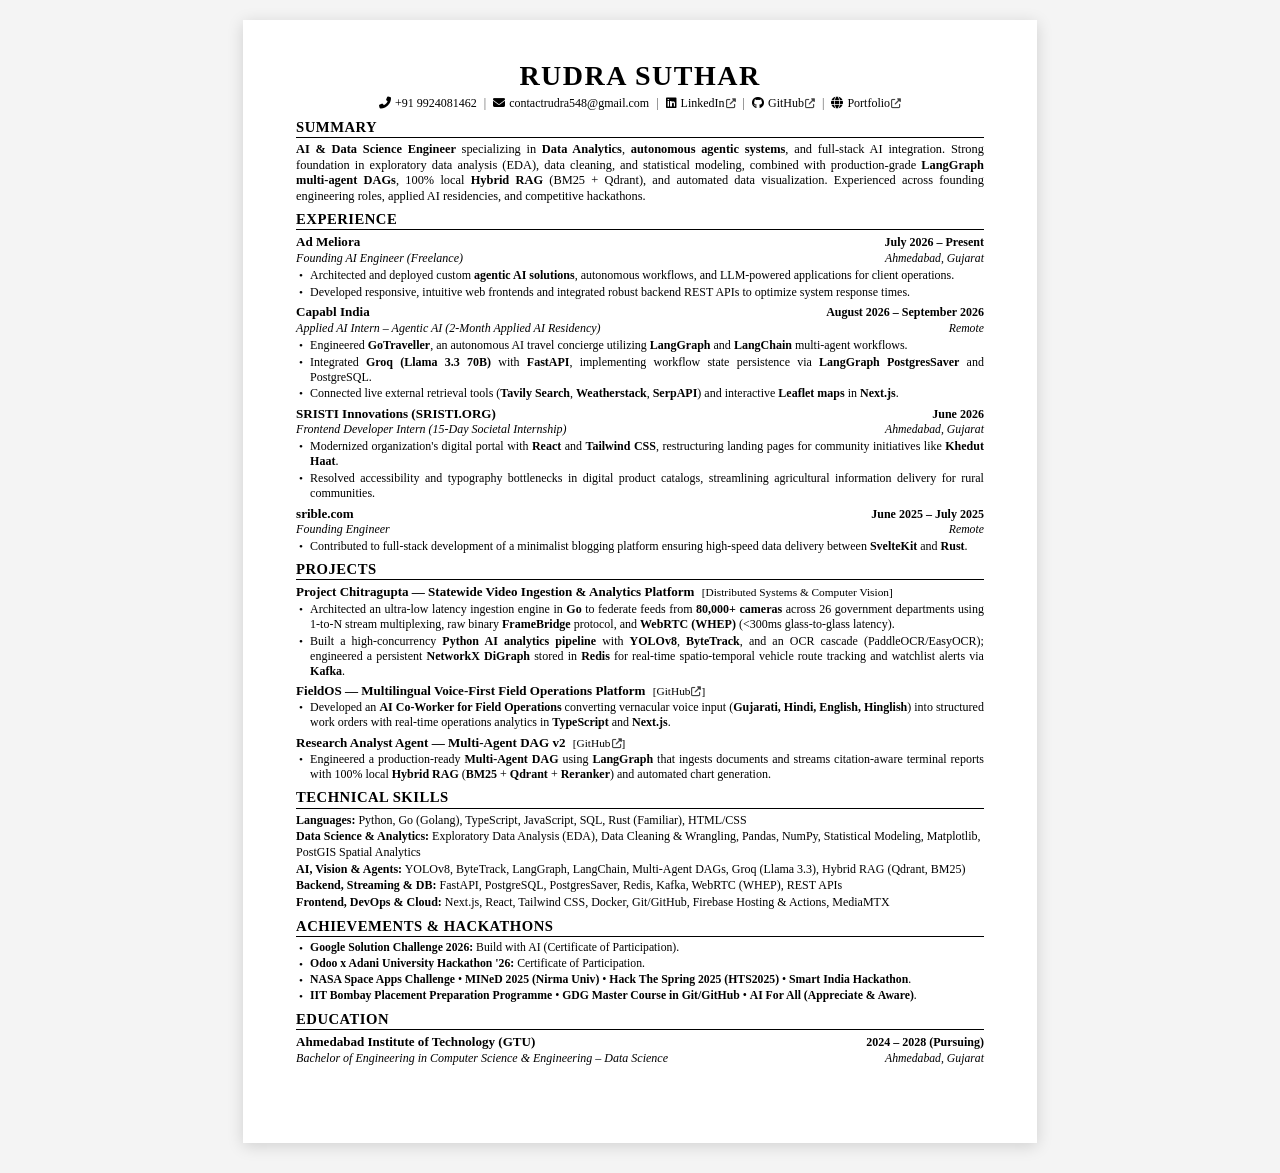
==== resume.html @ 07e1d2de "add resume link to navigation and create resume page with detailed content" ====
<!DOCTYPE html>
<html lang="en">
<head>
    <meta charset="UTF-8">
    <meta name="viewport" content="width=device-width, initial-scale=1.0">
    <title>Rudra Suthar - Resume</title>
    <link rel="stylesheet" href="https://cdnjs.cloudflare.com/ajax/libs/font-awesome/6.5.2/css/all.min.css">
    <style>
        /* Jake's Resume / Classic LaTeX Ivy League Format */
        * {
            margin: 0;
            padding: 0;
            box-sizing: border-box;
        }

        body {
            font-family: 'Times New Roman', Times, 'Nimbus Roman No9 L', serif;
            color: #000000;
            background-color: #f4f4f4;
            line-height: 1.25;
            font-size: 10pt;
            -webkit-print-color-adjust: exact;
            print-color-adjust: exact;
        }

        /* Single Page Resume Container */
        .resume-container {
            width: 210mm;
            min-height: 297mm;
            max-height: 297mm;
            margin: 20px auto 30px;
            background: #ffffff;
            padding: 10mm 14mm 8mm 14mm;
            box-shadow: 0 3px 15px rgba(0,0,0,0.15);
            box-sizing: border-box;
            overflow: hidden; /* Strict 1-page fit */
        }

        /* Header */
        .header {
            text-align: center;
            margin-bottom: 7px;
        }

        .name {
            font-size: 21pt;
            font-weight: 700;
            letter-spacing: 1.5px;
            text-transform: uppercase;
            margin-bottom: 3px;
        }

        .contact-bar {
            font-size: 9pt;
            display: flex;
            justify-content: center;
            align-items: center;
            flex-wrap: wrap;
            gap: 5px;
        }

        .contact-bar span {
            display: inline-flex;
            align-items: center;
            gap: 4px;
        }

        .contact-bar a {
            color: #000000;
            text-decoration: none;
        }

        .contact-bar a:hover {
            text-decoration: underline;
        }

        .contact-sep {
            color: #555555;
            margin: 0 2px;
        }

        .ext-icon {
            font-size: 7.5pt;
            margin-left: 1px;
            color: #444444;
        }

        /* Section Styling */
        .section {
            margin-top: 6px;
            margin-bottom: 2px;
        }

        .section-header {
            font-size: 11pt;
            font-weight: 700;
            text-transform: uppercase;
            border-bottom: 0.8px solid #000000;
            padding-bottom: 1px;
            margin-bottom: 4px;
            letter-spacing: 0.5px;
        }

        /* Section Content */
        .summary-text {
            font-size: 9.3pt;
            text-align: justify;
            line-height: 1.25;
            margin-bottom: 2px;
        }

        /* Experience & Projects Entries */
        .item {
            margin-bottom: 4.5px;
        }

        .item-header {
            display: flex;
            justify-content: space-between;
            align-items: baseline;
            font-size: 9.8pt;
        }

        .item-title-left {
            font-weight: 700;
        }

        .item-date-right {
            font-size: 9pt;
            font-weight: 700;
            white-space: nowrap;
        }

        .item-subrow {
            display: flex;
            justify-content: space-between;
            align-items: baseline;
            font-size: 9pt;
            font-style: italic;
            margin-bottom: 1.5px;
        }

        .item-location {
            font-style: italic;
            font-size: 8.8pt;
        }

        /* Bullet lists */
        .bullet-list {
            list-style: none;
            padding-left: 0;
            margin-top: 1px;
        }

        .bullet-list li {
            position: relative;
            padding-left: 14px;
            font-size: 9pt;
            line-height: 1.25;
            margin-bottom: 1.8px;
            text-align: justify;
        }

        .bullet-list li::before {
            content: "•";
            position: absolute;
            left: 3px;
            font-size: 8.5pt;
        }

        /* Project Specific */
        .project-links {
            font-size: 8.5pt;
            font-weight: normal;
            margin-left: 4px;
        }

        .project-links a {
            color: #000000;
            text-decoration: none;
        }

        .project-links a:hover {
            text-decoration: underline;
        }

        /* Skills Section */
        .skills-list {
            list-style: none;
            padding-left: 0;
        }

        .skills-list li {
            font-size: 9pt;
            line-height: 1.28;
            margin-bottom: 1.5px;
        }

        .skills-category {
            font-weight: 700;
        }

        /* Achievements */
        .achieve-list {
            list-style: none;
            padding-left: 0;
        }

        .achieve-list li {
            position: relative;
            padding-left: 14px;
            font-size: 8.8pt;
            line-height: 1.25;
            margin-bottom: 1.5px;
        }

        .achieve-list li::before {
            content: "•";
            position: absolute;
            left: 3px;
            font-size: 8.5pt;
        }

        /* Highlight keywords */
        strong, b {
            font-weight: 700;
        }

        /* Print Settings for Exact 1-Page PDF Output */
        @media print {
            body {
                background: #ffffff;
                margin: 0;
                padding: 0;
            }

            .resume-container {
                width: 100%;
                min-height: 100vh;
                max-height: 100vh;
                box-shadow: none;
                margin: 0;
                padding: 0;
                overflow: visible;
            }

            @page {
                size: A4 portrait;
                margin: 8mm 12mm 6mm 12mm;
            }

            a {
                color: #000000 !important;
                text-decoration: none !important;
            }
        }
    </style>
</head>
<body>

    <!-- Resume Page Container -->
    <div class="resume-container">
        
        <!-- Header -->
        <header class="header">
            <h1 class="name">Rudra Suthar</h1>
            <div class="contact-bar">
                <span><i class="fas fa-phone-alt"></i> +91 9924081462</span>
                <span class="contact-sep">|</span>
                <span><i class="fas fa-envelope"></i> <a href="mailto:contactrudra548@gmail.com">contactrudra548@gmail.com</a></span>
                <span class="contact-sep">|</span>
                <span><i class="fab fa-linkedin"></i> <a href="https://www.linkedin.com/in/rudra-suthar-a77878316/" target="_blank">LinkedIn<i class="fas fa-external-link-alt ext-icon"></i></a></span>
                <span class="contact-sep">|</span>
                <span><i class="fab fa-github"></i> <a href="https://github.com/RudraSuthar-web" target="_blank">GitHub<i class="fas fa-external-link-alt ext-icon"></i></a></span>
                <span class="contact-sep">|</span>
                <span><i class="fas fa-globe"></i> <a href="https://rudra-suthar-portfolio.web.app/" target="_blank">Portfolio<i class="fas fa-external-link-alt ext-icon"></i></a></span>
            </div>
        </header>

        <!-- Summary -->
        <section class="section">
            <h2 class="section-header">Summary</h2>
            <p class="summary-text">
                <strong>AI & Data Science Engineer</strong> specializing in <strong>Data Analytics</strong>, <strong>autonomous agentic systems</strong>, and full-stack AI integration. Strong foundation in exploratory data analysis (EDA), data cleaning, and statistical modeling, combined with production-grade <strong>LangGraph multi-agent DAGs</strong>, 100% local <strong>Hybrid RAG</strong> (BM25 + Qdrant), and automated data visualization. Experienced across founding engineering roles, applied AI residencies, and competitive hackathons.
            </p>
        </section>

        <!-- Experience & Internships -->
        <section class="section">
            <h2 class="section-header">Experience</h2>

            <!-- Ad Meliora -->
            <div class="item">
                <div class="item-header">
                    <span class="item-title-left">Ad Meliora</span>
                    <span class="item-date-right">July 2026 – Present</span>
                </div>
                <div class="item-subrow">
                    <span>Founding AI Engineer (Freelance)</span>
                    <span class="item-location">Ahmedabad, Gujarat</span>
                </div>
                <ul class="bullet-list">
                    <li>Architected and deployed custom <strong>agentic AI solutions</strong>, autonomous workflows, and LLM-powered applications for client operations.</li>
                    <li>Developed responsive, intuitive web frontends and integrated robust backend REST APIs to optimize system response times.</li>
                </ul>
            </div>

            <!-- Capabl India -->
            <div class="item">
                <div class="item-header">
                    <span class="item-title-left">Capabl India</span>
                    <span class="item-date-right">August 2026 – September 2026</span>
                </div>
                <div class="item-subrow">
                    <span>Applied AI Intern – Agentic AI (2-Month Applied AI Residency)</span>
                    <span class="item-location">Remote</span>
                </div>
                <ul class="bullet-list">
                    <li>Engineered <strong>GoTraveller</strong>, an autonomous AI travel concierge utilizing <strong>LangGraph</strong> and <strong>LangChain</strong> multi-agent workflows.</li>
                    <li>Integrated <strong>Groq (Llama 3.3 70B)</strong> with <strong>FastAPI</strong>, implementing workflow state persistence via <strong>LangGraph PostgresSaver</strong> and PostgreSQL.</li>
                    <li>Connected live external retrieval tools (<strong>Tavily Search</strong>, <strong>Weatherstack</strong>, <strong>SerpAPI</strong>) and interactive <strong>Leaflet maps</strong> in <strong>Next.js</strong>.</li>
                </ul>
            </div>

            <!-- SRISTI.ORG -->
            <div class="item">
                <div class="item-header">
                    <span class="item-title-left">SRISTI Innovations (SRISTI.ORG)</span>
                    <span class="item-date-right">June 2026</span>
                </div>
                <div class="item-subrow">
                    <span>Frontend Developer Intern (15-Day Societal Internship)</span>
                    <span class="item-location">Ahmedabad, Gujarat</span>
                </div>
                <ul class="bullet-list">
                    <li>Modernized organization's digital portal with <strong>React</strong> and <strong>Tailwind CSS</strong>, restructuring landing pages for community initiatives like <strong>Khedut Haat</strong>.</li>
                    <li>Resolved accessibility and typography bottlenecks in digital product catalogs, streamlining agricultural information delivery for rural communities.</li>
                </ul>
            </div>

            <!-- Srible -->
            <div class="item">
                <div class="item-header">
                    <span class="item-title-left">srible.com</span>
                    <span class="item-date-right">June 2025 – July 2025</span>
                </div>
                <div class="item-subrow">
                    <span>Founding Engineer</span>
                    <span class="item-location">Remote</span>
                </div>
                <ul class="bullet-list">
                    <li>Contributed to full-stack development of a minimalist blogging platform ensuring high-speed data delivery between <strong>SvelteKit</strong> and <strong>Rust</strong>.</li>
                </ul>
            </div>
        </section>

        <!-- Projects -->
        <section class="section">
            <h2 class="section-header">Projects</h2>

            <!-- Chitragupta -->
            <div class="item">
                <div class="item-header">
                    <span><strong>Project Chitragupta — Statewide Video Ingestion & Analytics Platform</strong> <span class="project-links">[Distributed Systems & Computer Vision]</span></span>
                </div>
                <ul class="bullet-list">
                    <li>Architected an ultra-low latency ingestion engine in <strong>Go</strong> to federate feeds from <strong>80,000+ cameras</strong> across 26 government departments using 1-to-N stream multiplexing, raw binary <strong>FrameBridge</strong> protocol, and <strong>WebRTC (WHEP)</strong> (<300ms glass-to-glass latency).</li>
                    <li>Built a high-concurrency <strong>Python AI analytics pipeline</strong> with <strong>YOLOv8</strong>, <strong>ByteTrack</strong>, and an OCR cascade (PaddleOCR/EasyOCR); engineered a persistent <strong>NetworkX DiGraph</strong> stored in <strong>Redis</strong> for real-time spatio-temporal vehicle route tracking and watchlist alerts via <strong>Kafka</strong>.</li>
                </ul>
            </div>

            <!-- FieldOS -->
            <div class="item">
                <div class="item-header">
                    <span><strong>FieldOS — Multilingual Voice-First Field Operations Platform</strong> <span class="project-links">[<a href="https://github.com/RudraSuthar-web/FieldOS" target="_blank">GitHub<i class="fas fa-external-link-alt ext-icon"></i></a>]</span></span>
                </div>
                <ul class="bullet-list">
                    <li>Developed an <strong>AI Co-Worker for Field Operations</strong> converting vernacular voice input (<strong>Gujarati, Hindi, English, Hinglish</strong>) into structured work orders with real-time operations analytics in <strong>TypeScript</strong> and <strong>Next.js</strong>.</li>
                </ul>
            </div>

            <!-- Research Analyst Agent -->
            <div class="item">
                <div class="item-header">
                    <span><strong>Research Analyst Agent — Multi-Agent DAG v2</strong> <span class="project-links">[<a href="https://github.com/RudraSuthar-web/Research-Analyst-Agent" target="_blank">GitHub<i class="fas fa-external-link-alt ext-icon"></i></a>]</span></span>
                </div>
                <ul class="bullet-list">
                    <li>Engineered a production-ready <strong>Multi-Agent DAG</strong> using <strong>LangGraph</strong> that ingests documents and streams citation-aware terminal reports with 100% local <strong>Hybrid RAG</strong> (<strong>BM25</strong> + <strong>Qdrant</strong> + <strong>Reranker</strong>) and automated chart generation.</li>
                </ul>
            </div>
        </section>

        <!-- Technical Skills -->
        <section class="section">
            <h2 class="section-header">Technical Skills</h2>
            <ul class="skills-list">
                <li><span class="skills-category">Languages:</span> Python, Go (Golang), TypeScript, JavaScript, SQL, Rust (Familiar), HTML/CSS</li>
                <li><span class="skills-category">Data Science & Analytics:</span> Exploratory Data Analysis (EDA), Data Cleaning & Wrangling, Pandas, NumPy, Statistical Modeling, Matplotlib, PostGIS Spatial Analytics</li>
                <li><span class="skills-category">AI, Vision & Agents:</span> YOLOv8, ByteTrack, LangGraph, LangChain, Multi-Agent DAGs, Groq (Llama 3.3), Hybrid RAG (Qdrant, BM25)</li>
                <li><span class="skills-category">Backend, Streaming & DB:</span> FastAPI, PostgreSQL, PostgresSaver, Redis, Kafka, WebRTC (WHEP), REST APIs</li>
                <li><span class="skills-category">Frontend, DevOps & Cloud:</span> Next.js, React, Tailwind CSS, Docker, Git/GitHub, Firebase Hosting & Actions, MediaMTX</li>
            </ul>
        </section>

        <!-- Achievements & Hackathons -->
        <section class="section">
            <h2 class="section-header">Achievements & Hackathons</h2>
            <ul class="achieve-list">
                <li><strong>Google Solution Challenge 2026:</strong> Build with AI (Certificate of Participation).</li>
                <li><strong>Odoo x Adani University Hackathon '26:</strong> Certificate of Participation.</li>
                <li><strong>NASA Space Apps Challenge</strong> &bull; <strong>MINeD 2025 (Nirma Univ)</strong> &bull; <strong>Hack The Spring 2025 (HTS2025)</strong> &bull; <strong>Smart India Hackathon</strong>.</li>
                <li><strong>IIT Bombay Placement Preparation Programme</strong> &bull; <strong>GDG Master Course in Git/GitHub</strong> &bull; <strong>AI For All (Appreciate & Aware)</strong>.</li>
            </ul>
        </section>

        <!-- Education -->
        <section class="section">
            <h2 class="section-header">Education</h2>
            <div class="item">
                <div class="item-header">
                    <span class="item-title-left">Ahmedabad Institute of Technology (GTU)</span>
                    <span class="item-date-right">2024 – 2028 (Pursuing)</span>
                </div>
                <div class="item-subrow">
                    <span>Bachelor of Engineering in Computer Science & Engineering – Data Science</span>
                    <span class="item-location">Ahmedabad, Gujarat</span>
                </div>
            </div>
        </section>

    </div>

</body>
</html>
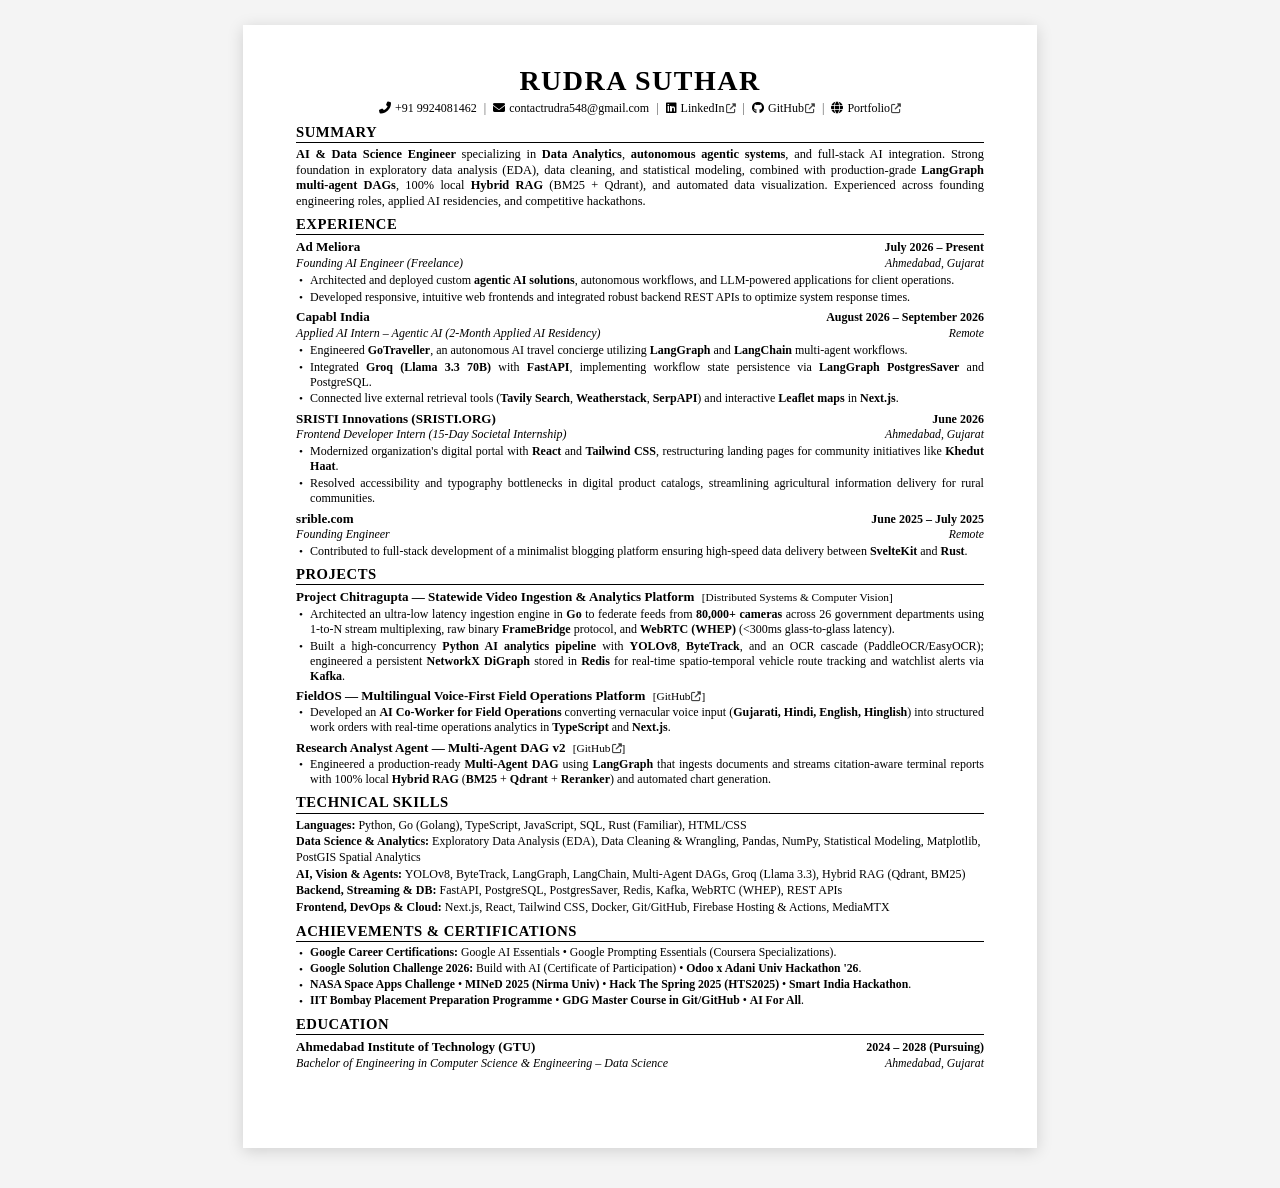
==== commit 94028b75: "update resume: add Google Career Certifications and adjust achievements section" ====
--- a/resume.html
+++ b/resume.html
@@ -28,7 +28,7 @@
             width: 210mm;
             min-height: 297mm;
             max-height: 297mm;
-            margin: 20px auto 30px;
+            margin: 25px auto 40px;
             background: #ffffff;
             padding: 10mm 14mm 8mm 14mm;
             box-shadow: 0 3px 15px rgba(0,0,0,0.15);
@@ -402,14 +402,14 @@
             </ul>
         </section>
 
-        <!-- Achievements & Hackathons -->
-        <section class="section">
-            <h2 class="section-header">Achievements & Hackathons</h2>
+        <!-- Achievements & Certifications -->
+        <section class="section">
+            <h2 class="section-header">Achievements & Certifications</h2>
             <ul class="achieve-list">
-                <li><strong>Google Solution Challenge 2026:</strong> Build with AI (Certificate of Participation).</li>
-                <li><strong>Odoo x Adani University Hackathon '26:</strong> Certificate of Participation.</li>
+                <li><strong>Google Career Certifications:</strong> Google AI Essentials &bull; Google Prompting Essentials (Coursera Specializations).</li>
+                <li><strong>Google Solution Challenge 2026:</strong> Build with AI (Certificate of Participation) &bull; <strong>Odoo x Adani Univ Hackathon '26</strong>.</li>
                 <li><strong>NASA Space Apps Challenge</strong> &bull; <strong>MINeD 2025 (Nirma Univ)</strong> &bull; <strong>Hack The Spring 2025 (HTS2025)</strong> &bull; <strong>Smart India Hackathon</strong>.</li>
-                <li><strong>IIT Bombay Placement Preparation Programme</strong> &bull; <strong>GDG Master Course in Git/GitHub</strong> &bull; <strong>AI For All (Appreciate & Aware)</strong>.</li>
+                <li><strong>IIT Bombay Placement Preparation Programme</strong> &bull; <strong>GDG Master Course in Git/GitHub</strong> &bull; <strong>AI For All</strong>.</li>
             </ul>
         </section>
 
